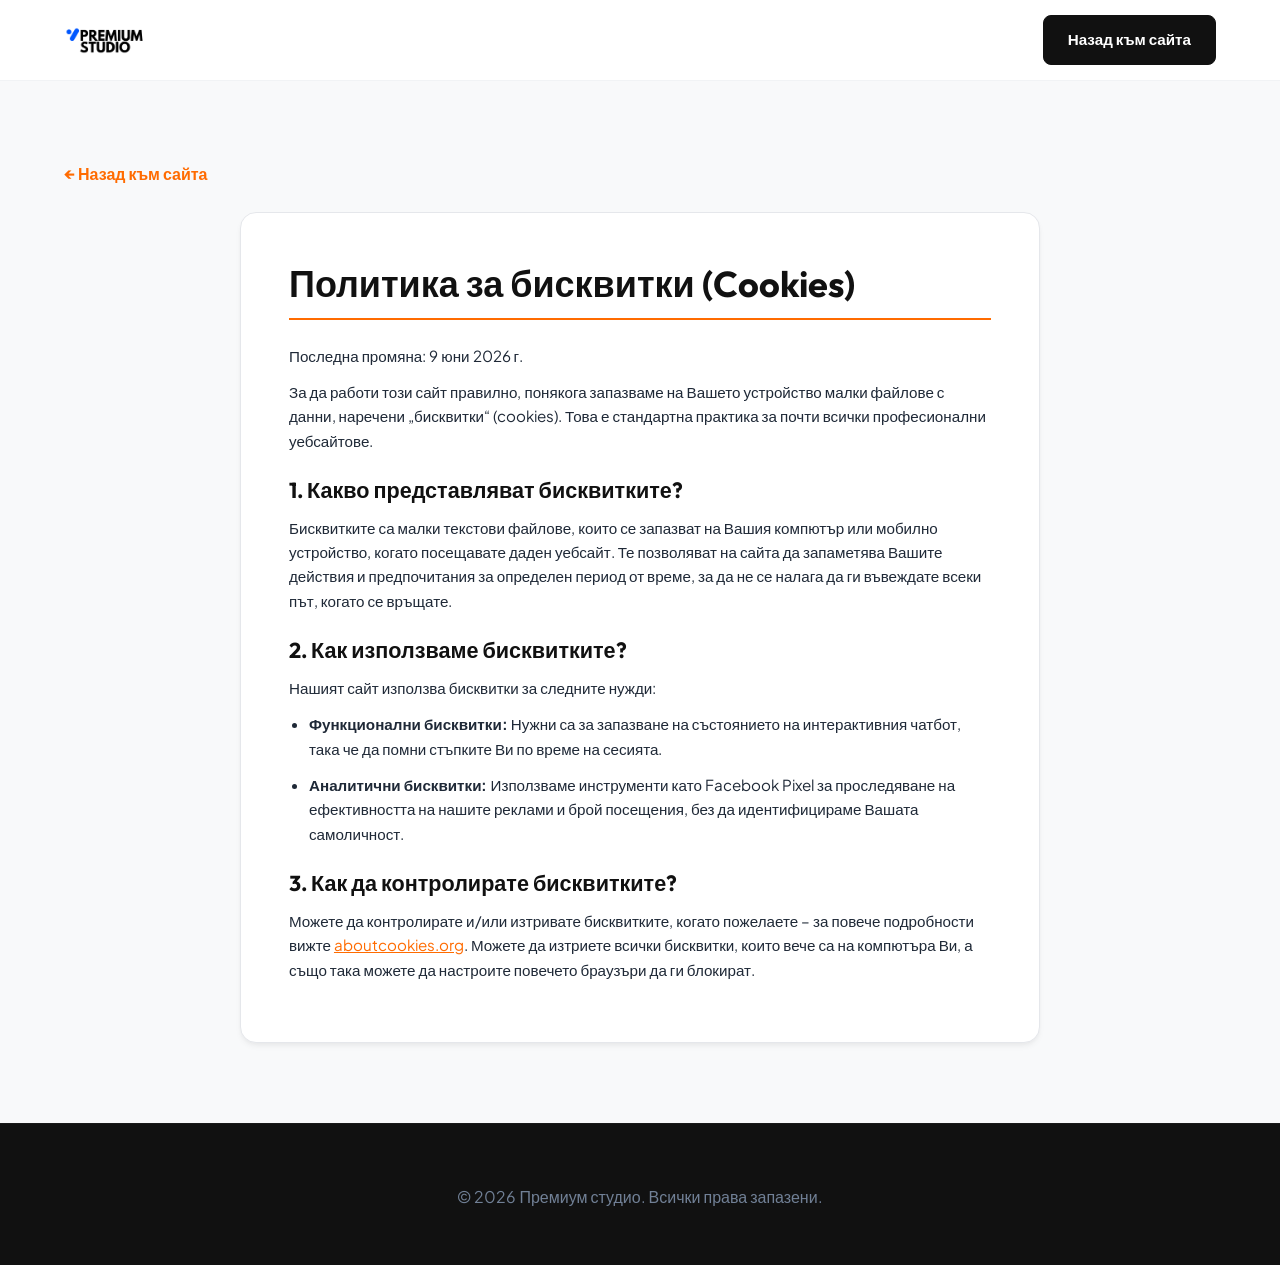
==== cookies.html @ cc98393f "Initial commit - Premium Studio Repair Offer Landing Page" ====
<!DOCTYPE html>
<html lang="bg">
<head>
    <meta charset="UTF-8">
    <meta name="viewport" content="width=device-width, initial-scale=1.0">
    <title>Политика за бисквитки | Премиум студио</title>
    <link rel="preconnect" href="https://fonts.googleapis.com">
    <link rel="preconnect" href="https://fonts.gstatic.com" crossorigin>
    <link href="https://fonts.googleapis.com/css2?family=Outfit:wght@400;600;700&family=Plus+Jakarta+Sans:wght@400;500;600&display=swap" rel="stylesheet">
    <link rel="stylesheet" href="style.css">
    <style>
        .legal-page { padding: 80px 0; background-color: var(--color-bg-secondary); }
        .legal-card { background-color: var(--color-bg-primary); border-radius: var(--border-radius-md); padding: 48px; border: 1px solid var(--color-gray-light); box-shadow: var(--box-shadow-sm); max-width: 800px; margin: 0 auto; }
        .legal-card h1 { font-size: 2.25rem; margin-bottom: 24px; border-bottom: 2px solid var(--color-orange); padding-bottom: 12px; }
        .legal-card h2 { font-size: 1.35rem; margin: 24px 0 12px 0; color: var(--color-black); }
        .legal-card p, .legal-card li { font-size: 0.95rem; color: var(--color-charcoal); line-height: 1.6; margin-bottom: 12px; }
        .legal-card ul { list-style: disc; padding-left: 20px; margin-bottom: 16px; }
        .back-link { display: inline-flex; align-items: center; gap: 8px; color: var(--color-orange); font-family: var(--font-heading); font-weight: 700; margin-bottom: 24px; }
        .back-link:hover { color: var(--color-orange-hover); }
    </style>
</head>
<body>
    <header class="main-header">
        <div class="container header-container">
            <a href="index.html" class="logo-wrapper">
                <img src="assets/logo.png" alt="Премиум студио" class="header-logo">
            </a>
            <a href="index.html" class="btn btn-secondary">Назад към сайта</a>
        </div>
    </header>

    <section class="legal-page">
        <div class="container">
            <a href="index.html" class="back-link">&larr; Назад към сайта</a>
            <div class="legal-card">
                <h1>Политика за бисквитки (Cookies)</h1>
                <p>Последна промяна: 9 юни 2026 г.</p>
                <p>За да работи този сайт правилно, понякога запазваме на Вашето устройство малки файлове с данни, наречени „бисквитки“ (cookies). Това е стандартна практика за почти всички професионални уебсайтове.</p>
                
                <h2>1. Какво представляват бисквитките?</h2>
                <p>Бисквитките са малки текстови файлове, които се запазват на Вашия компютър или мобилно устройство, когато посещавате даден уебсайт. Те позволяват на сайта да запаметява Вашите действия и предпочитания за определен период от време, за да не се налага да ги въвеждате всеки път, когато се връщате.</p>
                
                <h2>2. Как използваме бисквитките?</h2>
                <p>Нашият сайт използва бисквитки за следните нужди:</p>
                <ul>
                    <li><strong>Функционални бисквитки:</strong> Нужни са за запазване на състоянието на интерактивния чатбот, така че да помни стъпките Ви по време на сесията.</li>
                    <li><strong>Аналитични бисквитки:</strong> Използваме инструменти като Facebook Pixel за проследяване на ефективността на нашите реклами и брой посещения, без да идентифицираме Вашата самоличност.</li>
                </ul>

                <h2>3. Как да контролирате бисквитките?</h2>
                <p>Можете да контролирате и/или изтривате бисквитките, когато пожелаете – за повече подробности вижте <a href="https://aboutcookies.org" target="_blank" rel="noopener noreferrer" style="color: var(--color-orange); text-decoration: underline;">aboutcookies.org</a>. Можете да изтриете всички бисквитки, които вече са на компютъра Ви, а също така можете да настроите повечето браузъри да ги блокират.</p>
            </div>
        </div>
    </section>

    <footer class="main-footer">
        <div class="container footer-container">
            <p>&copy; 2026 Премиум студио. Всички права запазени.</p>
        </div>
    </footer>
</body>
</html>
---- style.css ----
/* CSS Stylesheet for Premium Studio Repair Offer Landing Page */

/* ==========================================
   1. Design System & Variables
   ========================================== */
:root {
    /* Color Palette */
    --color-bg-primary: #FFFFFF;
    --color-bg-secondary: #F8F9FA;
    --color-bg-tertiary: #F1F3F5;
    
    --color-orange: #FF6B00;
    --color-orange-hover: #E05E00;
    --color-orange-light: #FFF0E6;
    --color-orange-glow: rgba(255, 107, 0, 0.15);
    
    --color-black: #111111;
    --color-charcoal: #1F2937;
    --color-gray-dark: #4B5563;
    --color-gray-light: #E5E7EB;
    --color-gray-border: #D1D5DB;
    
    --color-green: #10B981;
    --color-green-light: #ECFDF5;
    --color-red: #EF4444;
    --color-red-light: #FEF2F2;
    
    /* Fonts */
    --font-heading: 'Outfit', -apple-system, BlinkMacSystemFont, "Segoe UI", Roboto, sans-serif;
    --font-body: 'Plus Jakarta Sans', -apple-system, BlinkMacSystemFont, "Segoe UI", Roboto, sans-serif;
    
    /* Layout & Spacing */
    --container-max-width: 1200px;
    --transition-fast: 0.2s ease;
    --transition-normal: 0.3s cubic-bezier(0.4, 0, 0.2, 1);
    --transition-slow: 0.5s ease;
    --border-radius-sm: 8px;
    --border-radius-md: 16px;
    --border-radius-lg: 24px;
    --box-shadow-sm: 0 4px 6px -1px rgba(0, 0, 0, 0.05), 0 2px 4px -1px rgba(0, 0, 0, 0.03);
    --box-shadow-md: 0 10px 15px -3px rgba(0, 0, 0, 0.05), 0 4px 6px -2px rgba(0, 0, 0, 0.03);
    --box-shadow-lg: 0 20px 25px -5px rgba(0, 0, 0, 0.06), 0 10px 10px -5px rgba(0, 0, 0, 0.02);
    --box-shadow-orange: 0 10px 20px -5px rgba(255, 107, 0, 0.3);
}

/* ==========================================
   2. Global Resets & Typography
   ========================================== */
*, *::before, *::after {
    box-sizing: border-box;
    margin: 0;
    padding: 0;
}

html {
    scroll-behavior: smooth;
    font-size: 16px;
}

body {
    background-color: var(--color-bg-primary);
    color: var(--color-charcoal);
    font-family: var(--font-body);
    line-height: 1.6;
    -webkit-font-smoothing: antialiased;
    overflow-x: hidden;
}

h1, h2, h3, h4, h5, h6 {
    font-family: var(--font-heading);
    color: var(--color-black);
    font-weight: 700;
    line-height: 1.25;
}

p {
    margin-bottom: 1rem;
}

a {
    color: inherit;
    text-decoration: none;
    transition: var(--transition-fast);
}

ul {
    list-style: none;
}

img, svg {
    max-width: 100%;
    display: block;
}

.container {
    width: 100%;
    max-width: var(--container-max-width);
    margin: 0 auto;
    padding: 0 24px;
}

/* ==========================================
   3. Reusable UI Components
   ========================================== */
.btn {
    display: inline-flex;
    align-items: center;
    justify-content: center;
    gap: 8px;
    font-family: var(--font-heading);
    font-weight: 600;
    font-size: 0.95rem;
    padding: 12px 24px;
    border-radius: var(--border-radius-sm);
    border: none;
    cursor: pointer;
    transition: var(--transition-normal);
}

.btn-primary {
    background-color: var(--color-orange);
    color: var(--color-bg-primary);
    box-shadow: var(--box-shadow-orange);
}

.btn-primary:hover {
    background-color: var(--color-orange-hover);
    transform: translateY(-2px);
    box-shadow: 0 12px 24px -5px rgba(255, 107, 0, 0.45);
}

.btn-primary:active {
    transform: translateY(0);
}

.btn-secondary {
    background-color: var(--color-black);
    color: var(--color-bg-primary);
    border: 1px solid var(--color-black);
}

.btn-secondary:hover {
    background-color: transparent;
    color: var(--color-black);
    transform: translateY(-2px);
}

.btn-large {
    padding: 16px 36px;
    font-size: 1.05rem;
    border-radius: var(--border-radius-sm);
}

.btn-full {
    width: 100%;
    padding: 14px;
    font-size: 1.05rem;
}

.section-badge {
    display: inline-block;
    background-color: var(--color-orange-light);
    color: var(--color-orange);
    font-family: var(--font-heading);
    font-weight: 700;
    font-size: 0.8rem;
    text-transform: uppercase;
    letter-spacing: 1px;
    padding: 6px 16px;
    border-radius: 50px;
    margin-bottom: 16px;
}

.section-badge.badge-orange {
    background-color: rgba(255, 107, 0, 0.2);
    color: #FFA366;
}

.section-badge.badge-black {
    background-color: var(--color-bg-tertiary);
    color: var(--color-black);
}

.section-title {
    font-size: 2.25rem;
    margin-bottom: 16px;
    letter-spacing: -0.5px;
}

.section-title.text-center {
    text-align: center;
}

.section-lead {
    font-size: 1.15rem;
    color: var(--color-gray-dark);
    max-width: 720px;
    margin: 0 auto 48px auto;
}

.section-lead.text-center {
    text-align: center;
}

/* ==========================================
   4. Header & Navigation
   ========================================== */
.main-header {
    background-color: rgba(255, 255, 255, 0.9);
    backdrop-filter: blur(10px);
    -webkit-backdrop-filter: blur(10px);
    position: sticky;
    top: 0;
    z-index: 100;
    border-bottom: 1px solid var(--color-bg-tertiary);
    transition: var(--transition-normal);
}

.header-container {
    height: 80px;
    display: flex;
    align-items: center;
    justify-content: space-between;
}

.logo-wrapper {
    display: flex;
    align-items: center;
}

.header-logo {
    height: 38px;
    width: auto;
    max-width: 100%;
}

.main-nav {
    display: flex;
    gap: 32px;
}

.nav-link {
    font-family: var(--font-heading);
    font-weight: 500;
    font-size: 0.95rem;
    color: var(--color-charcoal);
}

.nav-link:hover {
    color: var(--color-orange);
}

.header-actions {
    display: flex;
    align-items: center;
    gap: 24px;
}

.trust-badge {
    display: flex;
    flex-direction: column;
    align-items: flex-end;
}

.trust-badge .stars {
    color: #FBBF24;
    font-size: 0.85rem;
}

.trust-badge .badge-text {
    font-size: 0.75rem;
    color: var(--color-gray-dark);
    font-weight: 500;
}

.mobile-menu-toggle {
    display: none;
    flex-direction: column;
    justify-content: space-between;
    width: 24px;
    height: 18px;
    background: transparent;
    border: none;
    cursor: pointer;
    z-index: 150;
}

.mobile-menu-toggle span {
    width: 100%;
    height: 2px;
    background-color: var(--color-black);
    border-radius: 2px;
    transition: var(--transition-normal);
}

/* ==========================================
   5. Hero Section
   ========================================== */
.hero-section {
    padding: 80px 0 100px 0;
    background-color: var(--color-bg-secondary);
    border-bottom: 1px solid var(--color-bg-tertiary);
    overflow: hidden;
    position: relative;
}

.hero-container {
    display: grid;
    grid-template-columns: 1.1fr 0.9fr;
    gap: 64px;
    align-items: center;
}

.hero-content {
    display: flex;
    flex-direction: column;
    align-items: flex-start;
}

.tagline {
    display: inline-flex;
    align-items: center;
    gap: 8px;
    font-family: var(--font-heading);
    font-weight: 600;
    font-size: 0.85rem;
    color: var(--color-orange);
    background-color: var(--color-orange-light);
    padding: 6px 14px;
    border-radius: 50px;
    margin-bottom: 24px;
}

.pulse-dot {
    width: 8px;
    height: 8px;
    border-radius: 50%;
    background-color: var(--color-orange);
    animation: pulseGlow 1.5s infinite;
}

@keyframes pulseGlow {
    0% {
        transform: scale(0.9);
        box-shadow: 0 0 0 0 rgba(255, 107, 0, 0.7);
    }
    70% {
        transform: scale(1.1);
        box-shadow: 0 0 0 6px rgba(255, 107, 0, 0);
    }
    100% {
        transform: scale(0.9);
        box-shadow: 0 0 0 0 rgba(255, 107, 0, 0);
    }
}

.hero-title {
    font-size: 3.25rem;
    line-height: 1.15;
    margin-bottom: 20px;
    letter-spacing: -1.5px;
}

.hero-title .highlight {
    color: var(--color-orange);
    position: relative;
    display: inline-block;
}

.hero-title .highlight::after {
    content: '';
    position: absolute;
    bottom: 4px;
    left: 0;
    width: 100%;
    height: 8px;
    background-color: var(--color-orange-glow);
    z-index: -1;
}

.hero-subtitle {
    font-size: 1.15rem;
    color: var(--color-gray-dark);
    margin-bottom: 24px;
}

.hero-offer-brief {
    background-color: var(--color-bg-primary);
    border-left: 4px solid var(--color-orange);
    padding: 16px 20px;
    border-radius: 0 var(--border-radius-sm) var(--border-radius-sm) 0;
    box-shadow: var(--box-shadow-sm);
    margin-bottom: 32px;
    font-size: 0.95rem;
    color: var(--color-charcoal);
}

.hero-actions {
    display: flex;
    gap: 16px;
    margin-bottom: 48px;
}

.hero-stats {
    display: flex;
    gap: 40px;
    border-top: 1px solid var(--color-gray-light);
    padding-top: 24px;
    width: 100%;
}

.stat-item {
    display: flex;
    flex-direction: column;
}

.stat-number {
    font-family: var(--font-heading);
    font-size: 1.8rem;
    font-weight: 800;
    color: var(--color-black);
}

.stat-label {
    font-size: 0.75rem;
    color: var(--color-gray-dark);
    font-weight: 600;
    text-transform: uppercase;
}

/* Hero Visual & Image */
.hero-visual {
    position: relative;
}

.hero-image-container {
    position: relative;
    z-index: 2;
    border-radius: var(--border-radius-md);
    overflow: hidden;
    box-shadow: var(--box-shadow-lg);
    border: 1px solid var(--color-gray-light);
    transition: var(--transition-normal);
}

.hero-image-container:hover {
    transform: translateY(-4px);
    box-shadow: 0 25px 45px rgba(0, 0, 0, 0.1);
}

.hero-main-img {
    width: 100%;
    height: auto;
    object-fit: cover;
    aspect-ratio: 16 / 11;
}

.hero-image-badge {
    position: absolute;
    bottom: 20px;
    left: 20px;
    background-color: rgba(255, 255, 255, 0.9);
    backdrop-filter: blur(8px);
    -webkit-backdrop-filter: blur(8px);
    padding: 12px 20px;
    border-radius: var(--border-radius-sm);
    display: flex;
    align-items: center;
    gap: 10px;
    box-shadow: var(--box-shadow-md);
    border: 1px solid rgba(255, 255, 255, 0.6);
}

.hero-image-badge i {
    font-size: 1.2rem;
}

.hero-image-badge span {
    font-family: var(--font-heading);
    font-weight: 700;
    font-size: 0.85rem;
    color: var(--color-black);
}

.glow-bg {
    position: absolute;
    top: -20px;
    right: -20px;
    bottom: -20px;
    left: -20px;
    background: radial-gradient(circle, rgba(255,107,0,0.06) 0%, rgba(255,255,255,0) 70%);
    z-index: 1;
    pointer-events: none;
}

/* ==========================================
   6. Problem Section (The Harsh Reality)
   ========================================== */
.problem-section {
    padding: 100px 0;
    background-color: var(--color-bg-primary);
}

.comparison-grid {
    display: grid;
    grid-template-columns: repeat(2, 1fr);
    gap: 32px;
    margin-top: 48px;
}

.comparison-card {
    background-color: var(--color-bg-secondary);
    border-radius: var(--border-radius-md);
    padding: 40px;
    border: 1px solid var(--color-bg-tertiary);
    position: relative;
    overflow: hidden;
    transition: var(--transition-normal);
}

.comparison-card:hover {
    transform: translateY(-4px);
    box-shadow: var(--box-shadow-md);
}

.comparison-card.bad {
    border-top: 4px solid var(--color-gray-border);
}

.comparison-card.good {
    border-top: 4px solid var(--color-orange);
    background-color: var(--color-bg-primary);
    box-shadow: var(--box-shadow-sm);
    border-color: var(--color-orange-glow) var(--color-orange-glow) var(--color-bg-tertiary) var(--color-orange-glow);
}

.card-status {
    font-family: var(--font-heading);
    font-size: 1.15rem;
    font-weight: 700;
    margin-bottom: 24px;
    display: flex;
    align-items: center;
    gap: 8px;
}

.status-bad {
    color: var(--color-gray-dark);
}

.status-good {
    color: var(--color-orange);
}

.comparison-list {
    display: flex;
    flex-direction: column;
    gap: 16px;
}

.comparison-list li {
    display: flex;
    align-items: flex-start;
    gap: 12px;
    font-size: 0.95rem;
}

.comparison-list li span {
    line-height: 1.4;
}

.icon-bad {
    color: var(--color-red);
    font-size: 1rem;
    margin-top: 3px;
}

.icon-good {
    color: var(--color-orange);
    font-size: 1rem;
    margin-top: 3px;
}

/* ==========================================
   7. Offer Section
   ========================================== */
.offer-section {
    padding: 100px 0;
    background-color: var(--color-black);
    color: var(--color-bg-secondary);
    position: relative;
}

.text-white-section {
    color: var(--color-bg-primary);
}

.text-white-lead {
    color: var(--color-gray-border);
}

.offer-grid {
    display: grid;
    grid-template-columns: repeat(3, 1fr);
    gap: 32px;
    margin-bottom: 64px;
}

.offer-card {
    background-color: #1A1A1A;
    border: 1px solid #2A2A2A;
    border-radius: var(--border-radius-md);
    padding: 36px;
    display: flex;
    flex-direction: column;
    align-items: flex-start;
    transition: var(--transition-normal);
    position: relative;
}

.offer-card:hover {
    transform: translateY(-6px);
    border-color: #444;
    box-shadow: 0 15px 30px rgba(0,0,0,0.5);
}

.offer-card.featured {
    border: 2px solid var(--color-orange);
    background-color: #221B16;
}

.featured-badge {
    position: absolute;
    top: -12px;
    left: 24px;
    background-color: var(--color-orange);
    color: var(--color-bg-primary);
    font-family: var(--font-heading);
    font-weight: 700;
    font-size: 0.65rem;
    letter-spacing: 1px;
    padding: 4px 12px;
    border-radius: 4px;
}

.offer-icon-wrapper {
    width: 50px;
    height: 50px;
    border-radius: var(--border-radius-sm);
    background-color: rgba(255, 107, 0, 0.1);
    color: var(--color-orange);
    display: flex;
    align-items: center;
    justify-content: center;
    font-size: 1.4rem;
    margin-bottom: 24px;
}

.offer-card.featured .offer-icon-wrapper {
    background-color: var(--color-orange);
    color: var(--color-bg-primary);
}

.offer-card h3 {
    color: var(--color-bg-primary);
    font-size: 1.3rem;
    margin-bottom: 12px;
}

.offer-card p {
    color: #A0AEC0;
    font-size: 0.9rem;
    line-height: 1.5;
    margin-bottom: 24px;
    flex-grow: 1;
}

.offer-card p em {
    color: var(--color-bg-primary);
    font-style: normal;
}

.value-tag {
    font-family: var(--font-heading);
    font-weight: 600;
    font-size: 0.8rem;
    color: #718096;
}

.value-tag.text-orange {
    color: var(--color-orange);
}

/* Price Summary Panel */
.price-summary-panel {
    background-color: var(--color-bg-primary);
    border-radius: var(--border-radius-md);
    padding: 48px;
    display: flex;
    justify-content: space-between;
    align-items: center;
    box-shadow: var(--box-shadow-lg);
    border: 1px solid var(--color-gray-light);
    color: var(--color-charcoal);
    position: relative;
    z-index: 2;
}

.price-details {
    display: flex;
    flex-direction: column;
}

.price-old {
    text-decoration: line-through;
    color: var(--color-gray-dark);
    font-size: 1rem;
    font-weight: 500;
    margin-bottom: 4px;
}

.price-current-wrapper {
    display: flex;
    align-items: baseline;
    gap: 8px;
}

.price-label {
    font-family: var(--font-heading);
    font-size: 1.25rem;
    font-weight: 700;
    color: var(--color-black);
}

.price-number {
    font-family: var(--font-heading);
    font-size: 3.5rem;
    font-weight: 800;
    color: var(--color-orange);
    line-height: 1;
}

.price-period {
    font-size: 1rem;
    color: var(--color-gray-dark);
    font-weight: 500;
}

.price-cta {
    display: flex;
    flex-direction: column;
    align-items: flex-end;
    gap: 12px;
}

.cta-subtext {
    font-size: 0.75rem;
    color: var(--color-gray-dark);
    font-weight: 500;
    display: flex;
    align-items: center;
    gap: 4px;
}

/* ==========================================
   8. Facebook Ads Simulator Section
   ========================================== */
.facebook-ads-section {
    padding: 100px 0;
    background-color: var(--color-bg-secondary);
    border-bottom: 1px solid var(--color-bg-tertiary);
}

.ads-container {
    display: grid;
    grid-template-columns: repeat(2, 1fr);
    gap: 40px;
    margin-top: 48px;
}

.facebook-post {
    background-color: var(--color-bg-primary);
    border: 1px solid var(--color-gray-light);
    border-radius: 8px;
    box-shadow: var(--box-shadow-sm);
    padding: 20px;
    display: flex;
    flex-direction: column;
    transition: var(--transition-normal);
}

.facebook-post:hover {
    transform: translateY(-2px);
    box-shadow: var(--box-shadow-md);
}

.post-header {
    display: flex;
    align-items: center;
    gap: 12px;
    margin-bottom: 16px;
    position: relative;
}

.post-avatar {
    width: 40px;
    height: 40px;
    border-radius: 50%;
    object-fit: contain;
    border: 1px solid var(--color-gray-light);
}

.post-meta {
    display: flex;
    flex-direction: column;
}

.post-author-name {
    font-weight: 700;
    font-size: 0.9rem;
    color: #050505;
}

.post-time {
    font-size: 0.75rem;
    color: #65676B;
    display: flex;
    align-items: center;
    gap: 4px;
}

.post-more-btn {
    position: absolute;
    right: 0;
    top: 4px;
    color: #65676B;
    cursor: pointer;
}

.post-text {
    font-size: 0.88rem;
    color: #050505;
    margin-bottom: 14px;
    line-height: 1.45;
}

.post-media {
    position: relative;
    border-radius: 4px;
    overflow: hidden;
    border: 1px solid var(--color-bg-tertiary);
}

.post-image {
    width: 100%;
    aspect-ratio: 1.91 / 1;
    object-fit: cover;
}

.post-media-overlay-badge {
    position: absolute;
    top: 12px;
    left: 12px;
    background-color: var(--color-orange);
    color: var(--color-bg-primary);
    font-family: var(--font-heading);
    font-weight: 800;
    font-size: 0.7rem;
    padding: 4px 10px;
    border-radius: 4px;
    box-shadow: 0 4px 10px rgba(0,0,0,0.2);
}

.post-cta-bar {
    background-color: #F0F2F5;
    padding: 12px 16px;
    display: flex;
    justify-content: space-between;
    align-items: center;
    border-bottom-left-radius: 4px;
    border-bottom-right-radius: 4px;
}

.post-cta-info {
    display: flex;
    flex-direction: column;
    gap: 2px;
    max-width: 65%;
}

.post-domain {
    font-size: 0.7rem;
    color: #65676B;
    text-transform: uppercase;
}

.post-cta-title {
    font-family: var(--font-heading);
    font-weight: 700;
    font-size: 0.88rem;
    color: #050505;
    white-space: nowrap;
    overflow: hidden;
    text-overflow: ellipsis;
}

.btn-fb-cta {
    background-color: #E4E6EB;
    color: #050505;
    border: none;
    border-radius: 6px;
    padding: 8px 16px;
    font-family: var(--font-heading);
    font-weight: 600;
    font-size: 0.8rem;
    cursor: pointer;
    transition: var(--transition-fast);
    flex-shrink: 0;
}

.btn-fb-cta:hover {
    background-color: #D8DADF;
}

/* ==========================================
   9. Chatbot Demo Section
   ========================================== */
.chatbot-demo-section {
    padding: 100px 0;
    background-color: var(--color-bg-primary);
}

.chatbot-demo-grid {
    display: grid;
    grid-template-columns: 1fr 1.1fr;
    gap: 64px;
    align-items: center;
}

.chatbot-demo-info {
    display: flex;
    flex-direction: column;
    align-items: flex-start;
}

.features-list-inline {
    display: flex;
    flex-direction: column;
    gap: 16px;
    margin: 24px 0;
}

.feature-inline-item {
    display: flex;
    align-items: center;
    gap: 12px;
    font-weight: 600;
    font-size: 0.95rem;
}

.demo-arrow-hint {
    font-family: var(--font-heading);
    font-weight: 700;
    color: var(--color-orange);
    animation: bounceRight 1.5s infinite;
    font-size: 1rem;
}

@keyframes bounceRight {
    0%, 100% { transform: translateX(0); }
    50% { transform: translateX(6px); }
}

/* Chatbot Widget Simulation Style */
.chatbot-widget {
    background-color: var(--color-bg-primary);
    border-radius: var(--border-radius-md);
    box-shadow: var(--box-shadow-lg);
    border: 1px solid var(--color-gray-light);
    overflow: hidden;
    height: 480px;
    display: flex;
    flex-direction: column;
}

.chatbot-widget-header {
    background-color: var(--color-black);
    color: var(--color-bg-primary);
    padding: 16px 24px;
    display: flex;
    align-items: center;
    gap: 14px;
}

.chatbot-avatar {
    position: relative;
    width: 40px;
    height: 40px;
    background-color: #2D3748;
    color: var(--color-orange);
    border-radius: 50%;
    display: flex;
    align-items: center;
    justify-content: center;
    font-size: 1.25rem;
}

.chatbot-avatar i {
    animation: floatRobot 3s ease-in-out infinite;
}

@keyframes floatRobot {
    0%, 100% { transform: translateY(0); }
    50% { transform: translateY(-3px); }
}

.status-online {
    position: absolute;
    bottom: 0;
    right: 0;
    width: 10px;
    height: 10px;
    background-color: var(--color-green);
    border-radius: 50%;
    border: 2px solid var(--color-black);
}

.chatbot-info h4 {
    color: var(--color-bg-primary);
    font-size: 1rem;
}

.chatbot-info p {
    font-size: 0.75rem;
    color: var(--color-gray-border);
    margin: 0;
}

.chatbot-widget-body {
    flex-grow: 1;
    padding: 24px;
    overflow-y: auto;
    display: flex;
    flex-direction: column;
    gap: 16px;
    background-color: #FAFBFB;
}

.chat-message {
    display: flex;
    flex-direction: column;
    max-width: 80%;
}

.chat-message.bot {
    align-self: flex-start;
}

.chat-message.user {
    align-self: flex-end;
}

.message-bubble {
    padding: 12px 18px;
    border-radius: var(--border-radius-sm);
    font-size: 0.9rem;
    line-height: 1.4;
}

.bot .message-bubble {
    background-color: var(--color-bg-tertiary);
    color: var(--color-black);
    border-bottom-left-radius: 0;
}

.user .message-bubble {
    background-color: var(--color-orange);
    color: var(--color-bg-primary);
    border-bottom-right-radius: 0;
}

.chat-options {
    display: flex;
    flex-direction: column;
    gap: 8px;
    align-self: flex-start;
    width: 100%;
}

.chat-option-btn {
    background-color: var(--color-bg-primary);
    border: 1px solid var(--color-orange-glow);
    border-radius: var(--border-radius-sm);
    padding: 10px 16px;
    font-size: 0.85rem;
    font-family: var(--font-body);
    font-weight: 500;
    color: var(--color-orange);
    text-align: left;
    cursor: pointer;
    transition: var(--transition-fast);
    box-shadow: var(--box-shadow-sm);
}

.chat-option-btn:hover {
    background-color: var(--color-orange-light);
    border-color: var(--color-orange);
}

.chatbot-widget-footer {
    padding: 12px;
    background-color: var(--color-bg-secondary);
    border-top: 1px solid var(--color-bg-tertiary);
    text-align: center;
}

.footer-note {
    font-size: 0.75rem;
    color: var(--color-gray-dark);
    font-weight: 500;
}

/* ==========================================
   10. Why Us Section (Take-It-Or-Leave-It Box)
   ========================================== */
.why-us-section {
    padding: 100px 0;
    background-color: var(--color-bg-secondary);
}

.why-us-card {
    background-color: var(--color-bg-primary);
    border-radius: var(--border-radius-lg);
    border: 1px solid var(--color-bg-tertiary);
    padding: 56px;
    box-shadow: var(--box-shadow-md);
}

.why-us-grid {
    display: grid;
    grid-template-columns: 0.9fr 1.1fr;
    gap: 56px;
    align-items: center;
}

.why-us-founders {
    display: flex;
    flex-direction: column;
    align-items: center;
    background-color: var(--color-bg-secondary);
    border-radius: var(--border-radius-md);
    padding: 32px 24px;
    box-shadow: var(--box-shadow-sm);
    border: 1px solid var(--color-bg-tertiary);
    width: 100%;
}

.founders-images-grid {
    display: grid;
    grid-template-columns: 1fr 1fr;
    gap: 20px;
    width: 100%;
    margin-bottom: 24px;
}

.founder-photo-card {
    background-color: var(--color-bg-primary);
    border: 1px solid var(--color-gray-light);
    border-radius: var(--border-radius-sm);
    padding: 12px;
    text-align: center;
    box-shadow: var(--box-shadow-sm);
}

.founder-img {
    width: 100%;
    aspect-ratio: 3 / 4;
    object-fit: cover;
    border-radius: 4px;
    margin-bottom: 12px;
}

.founder-role {
    display: inline-block;
    font-family: var(--font-heading);
    font-weight: 700;
    font-size: 0.65rem;
    color: var(--color-orange);
    background-color: var(--color-orange-light);
    padding: 2px 8px;
    border-radius: 50px;
    margin-bottom: 6px;
    text-transform: uppercase;
}

.founder-photo-card h5 {
    font-size: 0.85rem;
    color: var(--color-black);
    margin: 0;
}

.founders-meta-box {
    text-align: center;
    border-top: 1px solid var(--color-gray-light);
    padding-top: 16px;
    width: 100%;
}

.founders-meta-box h4 {
    font-size: 1.15rem;
    color: var(--color-black);
    margin-bottom: 4px;
}

.founders-meta-box p {
    font-size: 0.8rem;
    color: var(--color-gray-dark);
    font-weight: 600;
    margin: 0;
}

.why-us-content {
    display: flex;
    flex-direction: column;
    align-items: flex-start;
}

.why-us-paragraph {
    font-size: 1.05rem;
    color: var(--color-charcoal);
    margin-bottom: 16px;
}

.take-it-or-leave-it-quote {
    border-left: 4px solid var(--color-orange);
    padding-left: 20px;
    font-style: italic;
    color: var(--color-charcoal);
    font-size: 0.95rem;
    line-height: 1.5;
    margin: 20px 0;
    background-color: var(--color-orange-light);
    padding-top: 16px;
    padding-bottom: 16px;
    padding-right: 16px;
    border-radius: 0 var(--border-radius-sm) var(--border-radius-sm) 0;
}

.why-us-cta {
    margin-top: 16px;
}

/* ==========================================
   11. Testimonials Section
   ========================================== */
.testimonials-section {
    padding: 100px 0;
    background-color: var(--color-bg-primary);
    border-top: 1px solid var(--color-bg-tertiary);
}

.testimonials-grid {
    display: grid;
    grid-template-columns: repeat(3, 1fr);
    gap: 32px;
}

.testimonial-card {
    background-color: var(--color-bg-secondary);
    border: 1px solid var(--color-bg-tertiary);
    border-radius: var(--border-radius-md);
    padding: 32px;
    box-shadow: var(--box-shadow-sm);
    display: flex;
    flex-direction: column;
    transition: var(--transition-normal);
}

.testimonial-card:hover {
    transform: translateY(-4px);
    box-shadow: var(--box-shadow-md);
}

.testimonial-rating {
    color: #FBBF24;
    font-size: 0.9rem;
    margin-bottom: 16px;
}

.testimonial-text {
    font-size: 0.9rem;
    line-height: 1.5;
    font-style: italic;
    color: var(--color-charcoal);
    flex-grow: 1;
    margin-bottom: 24px;
}

.testimonial-user {
    display: flex;
    flex-direction: column;
    border-top: 1px solid var(--color-bg-tertiary);
    padding-top: 16px;
}

.testimonial-user strong {
    font-family: var(--font-heading);
    font-size: 0.95rem;
    color: var(--color-black);
}

.testimonial-user span {
    font-size: 0.75rem;
    color: var(--color-gray-dark);
}

/* ==========================================
   12. Footer CTA Block & Footer
   ========================================== */
.footer-cta-section {
    padding: 100px 0;
    background-color: var(--color-bg-secondary);
    border-top: 1px solid var(--color-bg-tertiary);
}

.footer-cta-section h2 {
    font-size: 2.5rem;
    margin-bottom: 16px;
    letter-spacing: -1px;
}

.footer-cta-section p {
    font-size: 1.15rem;
    color: var(--color-gray-dark);
    max-width: 600px;
    margin: 0 auto 36px auto;
}

.cta-box {
    display: flex;
    flex-direction: column;
    align-items: center;
    gap: 16px;
}

.limited-spots {
    font-family: var(--font-heading);
    font-weight: 700;
    font-size: 0.9rem;
    color: var(--color-black);
}

.main-footer {
    background-color: var(--color-black);
    color: #718096;
    padding: 60px 0 40px 0;
    border-top: 1px solid #1A1A1A;
    text-align: center;
}

.footer-container {
    display: flex;
    flex-direction: column;
    align-items: center;
    gap: 20px;
}

.footer-links {
    display: flex;
    justify-content: center;
    gap: 32px;
    flex-wrap: wrap;
    margin: 10px 0;
}

.footer-links a {
    font-family: var(--font-heading);
    font-size: 0.85rem;
    font-weight: 600;
    color: #A0AEC0;
    transition: var(--transition-fast);
}

.footer-links a:hover {
    color: var(--color-orange);
}

.footer-disclaimer {
    font-style: italic;
    font-size: 0.8rem;
}

/* ==========================================
   13. Popup Contact Form Modal (Lightbox)
   ========================================== */
.modal-overlay {
    position: fixed;
    top: 0;
    left: 0;
    width: 100%;
    height: 100%;
    background-color: rgba(17, 17, 17, 0.4);
    backdrop-filter: blur(8px);
    -webkit-backdrop-filter: blur(8px);
    z-index: 200;
    display: flex;
    align-items: center;
    justify-content: center;
    opacity: 0;
    pointer-events: none;
    transition: opacity var(--transition-normal);
    padding: 24px;
}

.modal-overlay.active {
    opacity: 1;
    pointer-events: auto;
}

.modal-card {
    background-color: var(--color-bg-primary);
    border-radius: var(--border-radius-md);
    box-shadow: 0 25px 50px -12px rgba(0, 0, 0, 0.25);
    border: 1px solid var(--color-gray-light);
    width: 100%;
    max-width: 500px;
    padding: 40px;
    position: relative;
    transform: scale(0.9);
    transition: transform var(--transition-normal);
}

.modal-overlay.active .modal-card {
    transform: scale(1);
}

.modal-close-btn {
    position: absolute;
    top: 24px;
    right: 24px;
    background: transparent;
    border: none;
    font-size: 1.25rem;
    cursor: pointer;
    color: var(--color-gray-dark);
    transition: var(--transition-fast);
}

.modal-close-btn:hover {
    color: var(--color-black);
}

.modal-header {
    margin-bottom: 24px;
}

.modal-header h3 {
    font-size: 1.5rem;
    margin-bottom: 8px;
    letter-spacing: -0.5px;
}

.modal-header p {
    font-size: 0.85rem;
    color: var(--color-gray-dark);
    margin: 0;
}

.modal-form {
    display: flex;
    flex-direction: column;
    gap: 20px;
}

.form-group {
    display: flex;
    flex-direction: column;
    gap: 8px;
}

.form-group label {
    font-family: var(--font-heading);
    font-weight: 600;
    font-size: 0.85rem;
    color: var(--color-black);
}

.input-wrapper {
    position: relative;
    display: flex;
    align-items: center;
}

.input-icon {
    position: absolute;
    left: 16px;
    color: var(--color-gray-dark);
    font-size: 0.9rem;
}

.form-group input, .form-group textarea {
    width: 100%;
    background-color: var(--color-bg-secondary);
    border: 1px solid var(--color-gray-light);
    border-radius: var(--border-radius-sm);
    padding: 12px 16px;
    font-family: var(--font-body);
    font-size: 0.9rem;
    color: var(--color-black);
    transition: var(--transition-fast);
}

.form-group input {
    padding-left: 44px;
}

.form-group input:focus, .form-group textarea:focus {
    outline: none;
    border-color: var(--color-orange);
    background-color: var(--color-bg-primary);
    box-shadow: 0 0 0 4px var(--color-orange-glow);
}

.form-disclaimer {
    background-color: var(--color-orange-light);
    color: var(--color-charcoal);
    font-size: 0.75rem;
    line-height: 1.4;
    padding: 12px;
    border-radius: var(--border-radius-sm);
    display: flex;
    align-items: flex-start;
    gap: 8px;
}

.form-disclaimer i {
    margin-top: 2px;
}

/* Success Message Modal Styling */
.modal-success-state {
    display: none;
    flex-direction: column;
    align-items: center;
    text-align: center;
    padding: 20px 0;
}

.success-icon-wrapper {
    width: 64px;
    height: 64px;
    border-radius: 50%;
    background-color: var(--color-orange-light);
    color: var(--color-orange);
    display: flex;
    align-items: center;
    justify-content: center;
    font-size: 2.5rem;
    margin-bottom: 24px;
}

.modal-success-state h3 {
    font-size: 1.5rem;
    margin-bottom: 12px;
}

.modal-success-state p {
    font-size: 0.9rem;
    color: var(--color-gray-dark);
    line-height: 1.5;
    margin-bottom: 28px;
}

/* ==========================================
   14. Responsive / Mobile Styles
   ========================================== */

/* Mobile Menu Navigation Overlay */
.mobile-nav-overlay {
    position: fixed;
    top: 80px;
    left: 0;
    width: 100%;
    height: calc(100vh - 80px);
    background-color: rgba(255, 255, 255, 0.95);
    backdrop-filter: blur(10px);
    -webkit-backdrop-filter: blur(10px);
    z-index: 99;
    display: flex;
    flex-direction: column;
    padding: 40px;
    opacity: 0;
    pointer-events: none;
    transform: translateY(-10px);
    transition: opacity var(--transition-normal), transform var(--transition-normal);
    border-top: 1px solid var(--color-bg-tertiary);
}

.mobile-nav-overlay.active {
    opacity: 1;
    pointer-events: auto;
    transform: translateY(0);
}

.mobile-nav {
    display: flex;
    flex-direction: column;
    gap: 24px;
    align-items: center;
}

.mobile-nav-link {
    font-family: var(--font-heading);
    font-weight: 600;
    font-size: 1.25rem;
    color: var(--color-black);
}

.mobile-nav-link:hover {
    color: var(--color-orange);
}

.mobile-cta-btn {
    margin-top: 16px;
    width: 100%;
    max-width: 280px;
}

/* Header Hamburger Animation */
.mobile-menu-toggle.active span:nth-child(1) {
    transform: translateY(8px) rotate(45deg);
}

.mobile-menu-toggle.active span:nth-child(2) {
    opacity: 0;
}

.mobile-menu-toggle.active span:nth-child(3) {
    transform: translateY(-8px) rotate(-45deg);
}

/* Media Queries */

/* Tablet & Smaller Screens */
@media (max-width: 1024px) {
    html {
        font-size: 15px;
    }
    
    .hero-container {
        grid-template-columns: 1fr;
        gap: 48px;
    }
    
    .hero-content {
        align-items: center;
        text-align: center;
    }
    
    .hero-actions {
        justify-content: center;
        width: 100%;
    }
    
    .hero-stats {
        justify-content: center;
    }
    
    .hero-offer-brief {
        border-left: none;
        border-top: 4px solid var(--color-orange);
        border-radius: 0 0 var(--border-radius-sm) var(--border-radius-sm);
        text-align: center;
    }
    
    .hero-visual {
        max-width: 600px;
        margin: 0 auto;
        width: 100%;
    }
    
    .comparison-grid {
        grid-template-columns: 1fr;
    }
    
    .offer-grid {
        grid-template-columns: repeat(2, 1fr);
    }
    
    .ads-container {
        grid-template-columns: 1fr;
        gap: 32px;
        max-width: 550px;
        margin: 40px auto 0 auto;
    }
    
    .price-summary-panel {
        flex-direction: column;
        gap: 32px;
        text-align: center;
    }
    
    .price-cta {
        align-items: center;
        width: 100%;
    }
    
    .chatbot-demo-grid {
        grid-template-columns: 1fr;
        gap: 48px;
    }
    
    .chatbot-demo-info {
        align-items: center;
        text-align: center;
    }
    
    .why-us-grid {
        grid-template-columns: 1fr;
        gap: 40px;
    }
    
    .why-us-founders {
        max-width: 480px;
        margin: 0 auto;
        width: 100%;
    }
    
    .testimonials-grid {
        grid-template-columns: 1fr;
    }
}

/* Desktop Navigation Toggle */
@media (max-width: 868px) {
    .main-nav, .header-actions {
        display: none;
    }
    
    .mobile-menu-toggle {
        display: flex;
    }
}

/* Mobile Devices */
@media (max-width: 640px) {
    .hero-title {
        font-size: 2.5rem;
    }
    
    .hero-actions {
        flex-direction: column;
        gap: 12px;
    }
    
    .btn-large {
        width: 100%;
    }
    
    .offer-grid {
        grid-template-columns: 1fr;
    }
    
    .why-us-card {
        padding: 32px 20px;
    }
    
    .founders-images-grid {
        grid-template-columns: 1fr;
        gap: 16px;
    }
    
    .price-summary-panel {
        padding: 32px 20px;
    }
    
    .price-number {
        font-size: 2.75rem;
    }
    
    .modal-card {
        padding: 32px 20px;
    }
    
    .footer-links {
        gap: 16px;
    }
}
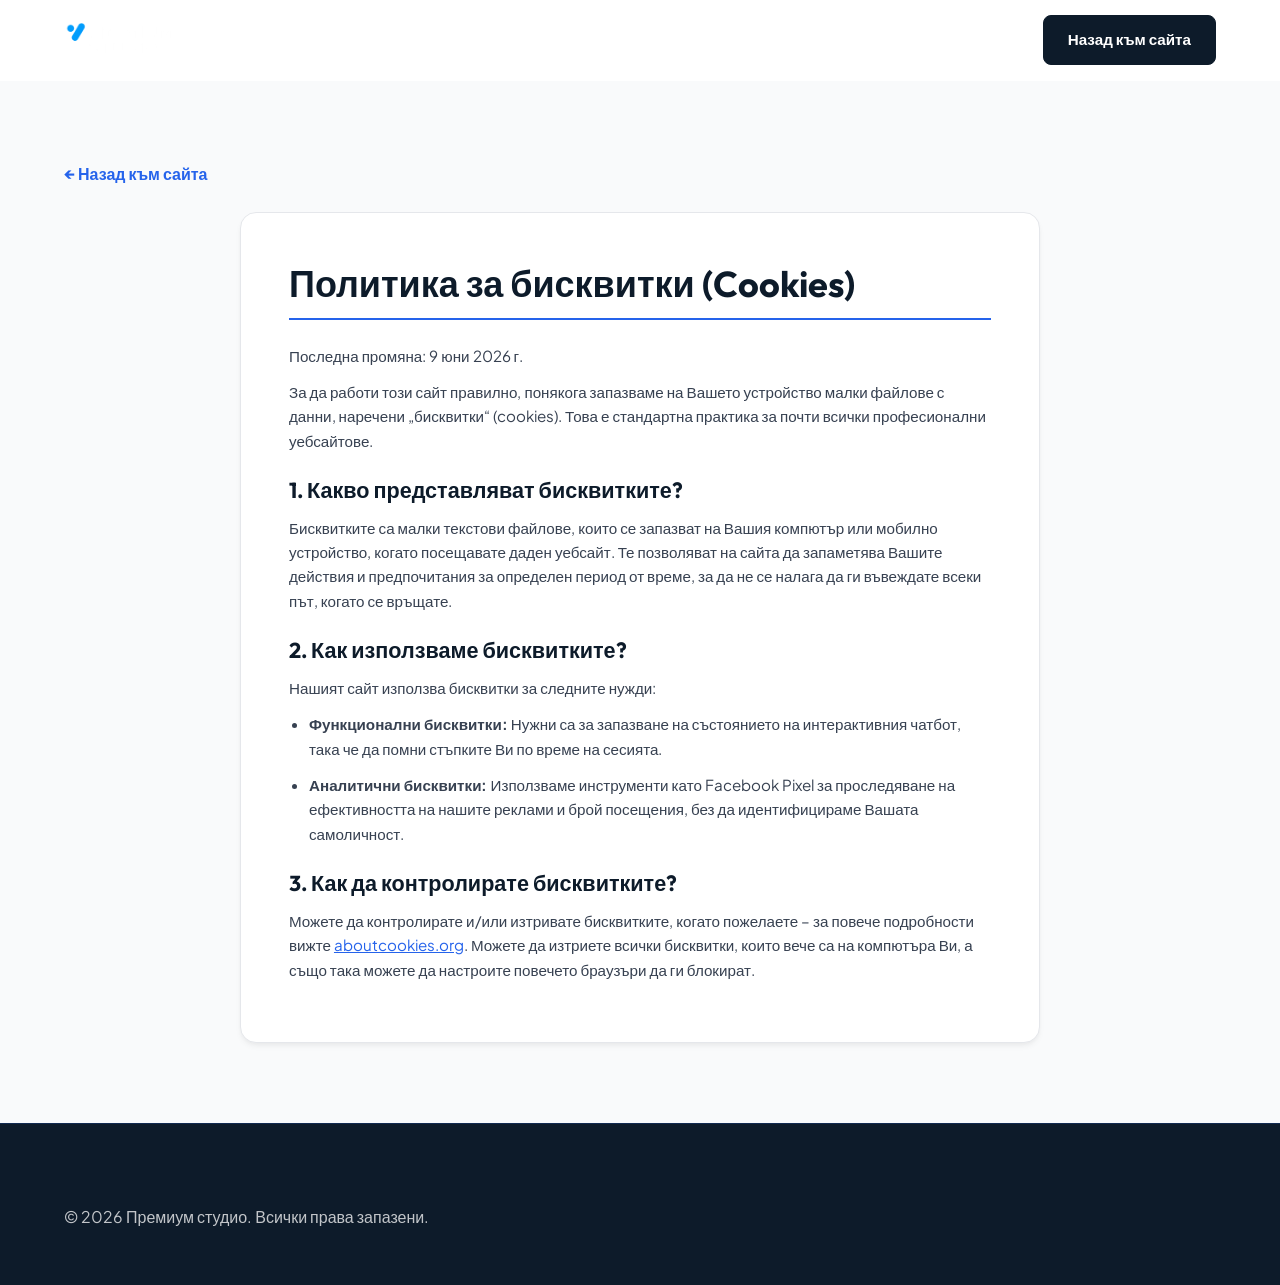
==== commit fb996ce5: "perf: convert all PNG/JPG assets to WebP, update HTML references, add explicit image sizes, defer Fo" ====
--- a/cookies.html
+++ b/cookies.html
@@ -23,7 +23,7 @@
     <header class="main-header">
         <div class="container header-container">
             <a href="index.html" class="logo-wrapper">
-                <img src="assets/logo.png" alt="Премиум студио" class="header-logo">
+                <img src="assets/logo.webp" width="162" height="54" alt="Премиум студио" class="header-logo">
             </a>
             <a href="index.html" class="btn btn-secondary">Назад към сайта</a>
         </div>
--- a/style.css
+++ b/style.css
@@ -6,16 +6,16 @@
 :root {
     /* Color Palette */
     --color-bg-primary: #FFFFFF;
-    --color-bg-secondary: #F8F9FA;
+    --color-bg-secondary: #F9FAFB;
     --color-bg-tertiary: #F1F3F5;
     
-    --color-orange: #FF6B00;
-    --color-orange-hover: #E05E00;
-    --color-orange-light: #FFF0E6;
-    --color-orange-glow: rgba(255, 107, 0, 0.15);
-    
-    --color-black: #111111;
-    --color-charcoal: #1F2937;
+    --color-orange: #2563EB;
+    --color-orange-hover: #1E40AF;
+    --color-orange-light: #EFF6FF;
+    --color-orange-glow: rgba(37, 99, 235, 0.15);
+    
+    --color-black: #0D1B2A;
+    --color-charcoal: #374151;
     --color-gray-dark: #4B5563;
     --color-gray-light: #E5E7EB;
     --color-gray-border: #D1D5DB;
@@ -24,6 +24,7 @@
     --color-green-light: #ECFDF5;
     --color-red: #EF4444;
     --color-red-light: #FEF2F2;
+    --color-white: #FFFFFF;
     
     /* Fonts */
     --font-heading: 'Outfit', -apple-system, BlinkMacSystemFont, "Segoe UI", Roboto, sans-serif;
@@ -37,10 +38,12 @@
     --border-radius-sm: 8px;
     --border-radius-md: 16px;
     --border-radius-lg: 24px;
+    
+    /* Shadows */
     --box-shadow-sm: 0 4px 6px -1px rgba(0, 0, 0, 0.05), 0 2px 4px -1px rgba(0, 0, 0, 0.03);
     --box-shadow-md: 0 10px 15px -3px rgba(0, 0, 0, 0.05), 0 4px 6px -2px rgba(0, 0, 0, 0.03);
     --box-shadow-lg: 0 20px 25px -5px rgba(0, 0, 0, 0.06), 0 10px 10px -5px rgba(0, 0, 0, 0.02);
-    --box-shadow-orange: 0 10px 20px -5px rgba(255, 107, 0, 0.3);
+    --box-shadow-orange: 0 10px 20px -5px rgba(37, 99, 235, 0.3);
 }
 
 /* ==========================================
@@ -55,6 +58,7 @@
 html {
     scroll-behavior: smooth;
     font-size: 16px;
+    overflow-x: hidden;
 }
 
 body {
@@ -64,6 +68,7 @@
     line-height: 1.6;
     -webkit-font-smoothing: antialiased;
     overflow-x: hidden;
+    width: 100%;
 }
 
 h1, h2, h3, h4, h5, h6 {
@@ -75,6 +80,10 @@
 
 p {
     margin-bottom: 1rem;
+}
+
+.text-center {
+    text-align: center;
 }
 
 a {
@@ -119,14 +128,14 @@
 
 .btn-primary {
     background-color: var(--color-orange);
-    color: var(--color-bg-primary);
+    color: #FFFFFF;
     box-shadow: var(--box-shadow-orange);
 }
 
 .btn-primary:hover {
     background-color: var(--color-orange-hover);
     transform: translateY(-2px);
-    box-shadow: 0 12px 24px -5px rgba(255, 107, 0, 0.45);
+    box-shadow: 0 12px 24px -5px rgba(37, 99, 235, 0.45);
 }
 
 .btn-primary:active {
@@ -159,8 +168,8 @@
 
 .section-badge {
     display: inline-block;
-    background-color: var(--color-orange-light);
-    color: var(--color-orange);
+    background-color: var(--color-orange);
+    color: #FFFFFF;
     font-family: var(--font-heading);
     font-weight: 700;
     font-size: 0.8rem;
@@ -169,11 +178,14 @@
     padding: 6px 16px;
     border-radius: 50px;
     margin-bottom: 16px;
+}.section-badge.badge-large {
+    font-size: 0.95rem;
+    padding: 8px 20px;
 }
 
 .section-badge.badge-orange {
-    background-color: rgba(255, 107, 0, 0.2);
-    color: #FFA366;
+    background-color: var(--color-orange);
+    color: #FFFFFF;
 }
 
 .section-badge.badge-black {
@@ -206,14 +218,22 @@
    4. Header & Navigation
    ========================================== */
 .main-header {
-    background-color: rgba(255, 255, 255, 0.9);
-    backdrop-filter: blur(10px);
-    -webkit-backdrop-filter: blur(10px);
+    background-color: transparent;
+    backdrop-filter: none;
+    -webkit-backdrop-filter: none;
     position: sticky;
     top: 0;
     z-index: 100;
-    border-bottom: 1px solid var(--color-bg-tertiary);
-    transition: var(--transition-normal);
+    border-bottom: 1px solid rgba(37, 99, 235, 0);
+    transition: background-color 0.3s ease, backdrop-filter 0.3s ease, border-color 0.3s ease;
+}
+
+.main-header.scrolled,
+.main-header.menu-open {
+    background-color: rgba(13, 27, 42, 0.95);
+    backdrop-filter: blur(10px);
+    -webkit-backdrop-filter: blur(10px);
+    border-bottom: 1px solid rgba(37, 99, 235, 0.25);
 }
 
 .header-container {
@@ -229,21 +249,22 @@
 }
 
 .header-logo {
-    height: 38px;
+    height: 54px;
     width: auto;
     max-width: 100%;
 }
 
 .main-nav {
     display: flex;
-    gap: 32px;
+    gap: 24px;
 }
 
 .nav-link {
     font-family: var(--font-heading);
     font-weight: 500;
     font-size: 0.95rem;
-    color: var(--color-charcoal);
+    color: #FFFFFF;
+    white-space: nowrap;
 }
 
 .nav-link:hover {
@@ -253,7 +274,13 @@
 .header-actions {
     display: flex;
     align-items: center;
-    gap: 24px;
+    gap: 16px;
+}
+
+.stars-3d {
+    display: inline-block;
+    vertical-align: middle;
+    object-fit: contain;
 }
 
 .trust-badge {
@@ -262,15 +289,17 @@
     align-items: flex-end;
 }
 
-.trust-badge .stars {
-    color: #FBBF24;
-    font-size: 0.85rem;
+.trust-badge .header-stars {
+    width: 76px;
+    height: 19px;
+    margin-bottom: 2px;
 }
 
 .trust-badge .badge-text {
     font-size: 0.75rem;
     color: var(--color-gray-dark);
     font-weight: 500;
+    white-space: nowrap;
 }
 
 .mobile-menu-toggle {
@@ -288,7 +317,7 @@
 .mobile-menu-toggle span {
     width: 100%;
     height: 2px;
-    background-color: var(--color-black);
+    background-color: #FFFFFF;
     border-radius: 2px;
     transition: var(--transition-normal);
 }
@@ -297,24 +326,30 @@
    5. Hero Section
    ========================================== */
 .hero-section {
-    padding: 80px 0 100px 0;
-    background-color: var(--color-bg-secondary);
-    border-bottom: 1px solid var(--color-bg-tertiary);
+    padding: 120px 0 100px 0;
+    margin-top: -80px;
+    background: linear-gradient(to bottom, #0066ff 0%, #060e1a 35%, #060e1a 65%, #0066ff 92%, #ffffff 100%);
+    border-bottom: none;
     overflow: hidden;
     position: relative;
+    color: rgba(255, 255, 255, 0.75);
 }
 
 .hero-container {
-    display: grid;
-    grid-template-columns: 1.1fr 0.9fr;
-    gap: 64px;
-    align-items: center;
+    display: flex;
+    justify-content: center;
+    align-items: center;
+    max-width: 900px;
+    margin: 0 auto;
+    text-align: center;
 }
 
 .hero-content {
     display: flex;
     flex-direction: column;
-    align-items: flex-start;
+    align-items: center;
+    text-align: center;
+    width: 100%;
 }
 
 .tagline {
@@ -342,15 +377,15 @@
 @keyframes pulseGlow {
     0% {
         transform: scale(0.9);
-        box-shadow: 0 0 0 0 rgba(255, 107, 0, 0.7);
+        box-shadow: 0 0 0 0 rgba(37, 99, 235, 0.7);
     }
     70% {
         transform: scale(1.1);
-        box-shadow: 0 0 0 6px rgba(255, 107, 0, 0);
+        box-shadow: 0 0 0 6px rgba(37, 99, 235, 0);
     }
     100% {
         transform: scale(0.9);
-        box-shadow: 0 0 0 0 rgba(255, 107, 0, 0);
+        box-shadow: 0 0 0 0 rgba(37, 99, 235, 0);
     }
 }
 
@@ -359,6 +394,7 @@
     line-height: 1.15;
     margin-bottom: 20px;
     letter-spacing: -1.5px;
+    color: #FFFFFF;
 }
 
 .hero-title .highlight {
@@ -380,7 +416,7 @@
 
 .hero-subtitle {
     font-size: 1.15rem;
-    color: var(--color-gray-dark);
+    color: rgba(255, 255, 255, 0.75);
     margin-bottom: 24px;
 }
 
@@ -401,14 +437,69 @@
     margin-bottom: 48px;
 }
 
+
+
 .hero-stats {
     display: flex;
-    gap: 40px;
-    border-top: 1px solid var(--color-gray-light);
+    justify-content: center;
+    gap: 48px;
+    border-top: 1px solid rgba(37, 99, 235, 0.2);
     padding-top: 24px;
     width: 100%;
 }
 
+/* Hero Trust Row */
+.hero-trust-row {
+    display: flex;
+    align-items: center;
+    justify-content: center;
+    gap: 16px;
+    margin-bottom: 28px;
+}
+
+.hero-trust-avatars {
+    display: flex;
+    align-items: center;
+}
+
+.hero-trust-avatars img {
+    width: 42px;
+    height: 42px;
+    border-radius: 50%;
+    border: 2px solid var(--color-orange);
+    margin-left: -12px;
+    object-fit: cover;
+    transition: var(--transition-normal);
+}
+
+.hero-trust-avatars img:first-child {
+    margin-left: 0;
+}
+
+.hero-trust-avatars img:hover {
+    transform: translateY(-2px);
+    z-index: 5;
+}
+
+.hero-trust-text-wrapper {
+    display: flex;
+    flex-direction: column;
+    align-items: flex-start;
+    text-align: left;
+}
+
+.hero-trust-text-wrapper .hero-stars {
+    width: 92px;
+    height: 23px;
+    margin-bottom: 4px;
+}
+
+.hero-trust-text {
+    font-size: 0.9rem;
+    font-weight: 600;
+    color: #FFFFFF;
+}
+
 .stat-item {
     display: flex;
     flex-direction: column;
@@ -418,12 +509,12 @@
     font-family: var(--font-heading);
     font-size: 1.8rem;
     font-weight: 800;
-    color: var(--color-black);
+    color: #FFFFFF;
 }
 
 .stat-label {
     font-size: 0.75rem;
-    color: var(--color-gray-dark);
+    color: #FFFFFF;
     font-weight: 600;
     text-transform: uppercase;
 }
@@ -528,10 +619,9 @@
 }
 
 .comparison-card.good {
-    border-top: 4px solid var(--color-orange);
+    border: 3px solid var(--color-orange);
     background-color: var(--color-bg-primary);
-    box-shadow: var(--box-shadow-sm);
-    border-color: var(--color-orange-glow) var(--color-orange-glow) var(--color-bg-tertiary) var(--color-orange-glow);
+    box-shadow: 0 10px 30px rgba(255, 107, 0, 0.25);
 }
 
 .card-status {
@@ -549,7 +639,7 @@
 }
 
 .status-good {
-    color: var(--color-orange);
+    color: var(--color-green);
 }
 
 .comparison-list {
@@ -576,7 +666,7 @@
 }
 
 .icon-good {
-    color: var(--color-orange);
+    color: var(--color-green);
     font-size: 1rem;
     margin-top: 3px;
 }
@@ -585,10 +675,14 @@
    7. Offer Section
    ========================================== */
 .offer-section {
-    padding: 100px 0;
-    background-color: var(--color-black);
-    color: var(--color-bg-secondary);
+    padding: 35px 0 80px 0;
+    background: linear-gradient(to bottom, #ffffff 0%, #0066ff 15%, #060e1a 35%, #060e1a 65%, #0066ff 85%, var(--color-bg-secondary) 100%);
+    color: rgba(255, 255, 255, 0.75);
     position: relative;
+}
+
+.offer-section .section-title {
+    color: var(--color-bg-primary);
 }
 
 .text-white-section {
@@ -607,8 +701,8 @@
 }
 
 .offer-card {
-    background-color: #1A1A1A;
-    border: 1px solid #2A2A2A;
+    background-color: #0D1B2A;
+    border: 1px solid rgba(37, 99, 235, 0.25);
     border-radius: var(--border-radius-md);
     padding: 36px;
     display: flex;
@@ -620,13 +714,13 @@
 
 .offer-card:hover {
     transform: translateY(-6px);
-    border-color: #444;
+    border-color: rgba(37, 99, 235, 0.4);
     box-shadow: 0 15px 30px rgba(0,0,0,0.5);
 }
 
 .offer-card.featured {
-    border: 2px solid var(--color-orange);
-    background-color: #221B16;
+    border: 2.5px solid var(--color-orange);
+    background-color: #0D1B2A;
 }
 
 .featured-badge {
@@ -644,21 +738,50 @@
 }
 
 .offer-icon-wrapper {
-    width: 50px;
-    height: 50px;
-    border-radius: var(--border-radius-sm);
-    background-color: rgba(255, 107, 0, 0.1);
-    color: var(--color-orange);
+    width: 65px;
+    height: 65px;
     display: flex;
     align-items: center;
     justify-content: center;
-    font-size: 1.4rem;
     margin-bottom: 24px;
 }
 
-.offer-card.featured .offer-icon-wrapper {
-    background-color: var(--color-orange);
-    color: var(--color-bg-primary);
+.offer-icon-img {
+    width: 65px;
+    height: 65px;
+    object-fit: contain;
+}
+
+.checkmark-img-title {
+    width: 48px;
+    height: 48px;
+    flex-shrink: 0;
+}
+
+.checkmark-img-list {
+    width: 40px;
+    height: 40px;
+    margin-top: 2px;
+    flex-shrink: 0;
+}
+
+.crossmark-img-title {
+    width: 48px;
+    height: 48px;
+    flex-shrink: 0;
+}
+
+.crossmark-img-list {
+    width: 40px;
+    height: 40px;
+    margin-top: 2px;
+    flex-shrink: 0;
+}
+
+.chatbot-demo-img {
+    width: 40px;
+    height: 40px;
+    flex-shrink: 0;
 }
 
 .offer-card h3 {
@@ -668,7 +791,7 @@
 }
 
 .offer-card p {
-    color: #A0AEC0;
+    color: rgba(255, 255, 255, 0.75);
     font-size: 0.9rem;
     line-height: 1.5;
     margin-bottom: 24px;
@@ -787,6 +910,7 @@
     display: flex;
     flex-direction: column;
     transition: var(--transition-normal);
+    min-width: 0; /* Prevent CSS Grid blowout on mobile */
 }
 
 .facebook-post:hover {
@@ -818,7 +942,7 @@
 .post-author-name {
     font-weight: 700;
     font-size: 0.9rem;
-    color: #050505;
+    color: #000000;
 }
 
 .post-time {
@@ -857,6 +981,10 @@
     object-fit: cover;
 }
 
+.solar-post-image {
+    object-position: left center;
+}
+
 .post-media-overlay-badge {
     position: absolute;
     top: 12px;
@@ -886,6 +1014,33 @@
     flex-direction: column;
     gap: 2px;
     max-width: 65%;
+    min-width: 0; /* Fix flex child layout blowout */
+}
+
+@media (max-width: 480px) {
+    .facebook-post {
+        padding: 12px;
+    }
+    .post-cta-bar {
+        padding: 8px 10px;
+        flex-direction: column;
+        gap: 10px;
+        align-items: stretch;
+    }
+    .post-cta-info {
+        max-width: 100% !important;
+        align-items: center;
+        text-align: center;
+    }
+    .btn-fb-cta {
+        width: 100%;
+        text-align: center;
+        padding: 8px;
+        font-size: 0.75rem;
+    }
+    .post-cta-title {
+        font-size: 0.8rem;
+    }
 }
 
 .post-domain {
@@ -964,11 +1119,25 @@
     color: var(--color-orange);
     animation: bounceRight 1.5s infinite;
     font-size: 1rem;
+    display: inline-block;
+}
+
+.demo-arrow-hint .arrow-desktop {
+    display: inline;
+}
+
+.demo-arrow-hint .arrow-mobile {
+    display: none;
 }
 
 @keyframes bounceRight {
     0%, 100% { transform: translateX(0); }
     50% { transform: translateX(6px); }
+}
+
+@keyframes bounceDown {
+    0%, 100% { transform: translateY(0); }
+    50% { transform: translateY(6px); }
 }
 
 /* Chatbot Widget Simulation Style */
@@ -996,13 +1165,20 @@
     position: relative;
     width: 40px;
     height: 40px;
-    background-color: #2D3748;
+    background-color: transparent;
     color: var(--color-orange);
     border-radius: 50%;
     display: flex;
     align-items: center;
     justify-content: center;
     font-size: 1.25rem;
+}
+
+.chatbot-avatar-img {
+    width: 100%;
+    height: 100%;
+    object-fit: cover;
+    border-radius: 50%;
 }
 
 .chatbot-avatar i {
@@ -1123,112 +1299,129 @@
 /* ==========================================
    10. Why Us Section (Take-It-Or-Leave-It Box)
    ========================================== */
-.why-us-section {
+.team-section {
     padding: 100px 0;
     background-color: var(--color-bg-secondary);
 }
 
-.why-us-card {
+.team-section-header {
+    margin-bottom: 56px;
+    max-width: 800px;
+    margin-left: auto;
+    margin-right: auto;
+}
+
+.team-section-badge {
+    display: inline-block;
+    color: #3182CE;
+    font-family: var(--font-heading);
+    font-weight: 700;
+    font-size: 0.8rem;
+    letter-spacing: 1.5px;
+    margin-bottom: 12px;
+    text-transform: uppercase;
+}
+
+.team-section-title {
+    font-size: 2.75rem;
+    margin-bottom: 20px;
+    color: var(--color-black);
+    letter-spacing: -1px;
+}
+
+.team-section-lead {
+    font-size: 1.15rem;
+    color: var(--color-gray-dark);
+    line-height: 1.6;
+}
+
+.team-cards-grid {
+    display: grid;
+    grid-template-columns: repeat(2, 1fr);
+    gap: 40px;
+    margin-bottom: 64px;
+}
+
+.team-card {
     background-color: var(--color-bg-primary);
     border-radius: var(--border-radius-lg);
-    border: 1px solid var(--color-bg-tertiary);
-    padding: 56px;
+    border: 1px solid var(--color-gray-light);
+    padding: 32px;
+    box-shadow: var(--box-shadow-sm);
+    display: flex;
+    flex-direction: column;
+    align-items: center;
+    transition: var(--transition-normal);
+}
+
+.team-card:hover {
+    transform: translateY(-4px);
     box-shadow: var(--box-shadow-md);
-}
-
-.why-us-grid {
-    display: grid;
-    grid-template-columns: 0.9fr 1.1fr;
-    gap: 56px;
-    align-items: center;
-}
-
-.why-us-founders {
-    display: flex;
-    flex-direction: column;
-    align-items: center;
-    background-color: var(--color-bg-secondary);
+    border-color: var(--color-gray-border);
+}
+
+.team-card-image-wrapper {
+    width: 100%;
+    max-width: 320px;
+    margin-bottom: 24px;
     border-radius: var(--border-radius-md);
-    padding: 32px 24px;
+    overflow: hidden;
     box-shadow: var(--box-shadow-sm);
-    border: 1px solid var(--color-bg-tertiary);
+}
+
+.team-card-img {
     width: 100%;
-}
-
-.founders-images-grid {
-    display: grid;
-    grid-template-columns: 1fr 1fr;
-    gap: 20px;
-    width: 100%;
-    margin-bottom: 24px;
-}
-
-.founder-photo-card {
-    background-color: var(--color-bg-primary);
-    border: 1px solid var(--color-gray-light);
-    border-radius: var(--border-radius-sm);
-    padding: 12px;
-    text-align: center;
-    box-shadow: var(--box-shadow-sm);
-}
-
-.founder-img {
-    width: 100%;
+    height: auto;
     aspect-ratio: 3 / 4;
     object-fit: cover;
-    border-radius: 4px;
+    display: block;
+}
+
+.team-card-info {
+    display: flex;
+    flex-direction: column;
+    align-items: center;
+    text-align: center;
+}
+
+.team-card-tag {
+    display: inline-block;
+    font-family: var(--font-heading);
+    font-weight: 700;
+    font-size: 0.75rem;
+    letter-spacing: 1px;
+    padding: 6px 16px;
+    border-radius: 50px;
+    margin-bottom: 16px;
+    text-transform: uppercase;
+}
+
+.team-card-tag.tag-code {
+    background-color: #EBF8FF;
+    color: #2B6CB0;
+}
+
+.team-card-tag.tag-marketing {
+    background-color: #EBF8FF;
+    color: #2B6CB0;
+}
+
+.team-card-name {
+    font-size: 1.75rem;
+    font-weight: 800;
+    color: var(--color-black);
     margin-bottom: 12px;
 }
 
-.founder-role {
-    display: inline-block;
-    font-family: var(--font-heading);
-    font-weight: 700;
-    font-size: 0.65rem;
-    color: var(--color-orange);
-    background-color: var(--color-orange-light);
-    padding: 2px 8px;
-    border-radius: 50px;
-    margin-bottom: 6px;
-    text-transform: uppercase;
-}
-
-.founder-photo-card h5 {
-    font-size: 0.85rem;
-    color: var(--color-black);
-    margin: 0;
-}
-
-.founders-meta-box {
-    text-align: center;
-    border-top: 1px solid var(--color-gray-light);
-    padding-top: 16px;
-    width: 100%;
-}
-
-.founders-meta-box h4 {
-    font-size: 1.15rem;
-    color: var(--color-black);
-    margin-bottom: 4px;
-}
-
-.founders-meta-box p {
-    font-size: 0.8rem;
+.team-card-desc {
+    font-size: 0.95rem;
     color: var(--color-gray-dark);
-    font-weight: 600;
-    margin: 0;
-}
-
-.why-us-content {
-    display: flex;
-    flex-direction: column;
-    align-items: flex-start;
-}
-
-.why-us-paragraph {
-    font-size: 1.05rem;
-    color: var(--color-charcoal);
-    margin-bottom: 16px;
+    line-height: 1.6;
+}
+
+.team-cta {
+    max-width: 800px;
+    margin: 0 auto;
 }
 
 .take-it-or-leave-it-quote {
@@ -1246,10 +1439,6 @@
     border-radius: 0 var(--border-radius-sm) var(--border-radius-sm) 0;
 }
 
-.why-us-cta {
-    margin-top: 16px;
-}
-
 /* ==========================================
    11. Testimonials Section
    ========================================== */
@@ -1282,9 +1471,14 @@
 }
 
 .testimonial-rating {
-    color: #FBBF24;
-    font-size: 0.9rem;
     margin-bottom: 16px;
+    line-height: 1;
+}
+
+.testimonial-rating .testimonial-stars {
+    width: 92px;
+    height: 23px;
+    display: block;
 }
 
 .testimonial-text {
@@ -1315,23 +1509,116 @@
 }
 
 /* ==========================================
+   12. FAQ Section
+   ========================================== */
+.faq-section {
+    padding: 100px 0;
+    background-color: var(--color-bg-primary);
+    border-top: 1px solid var(--color-bg-tertiary);
+}
+
+.faq-accordion {
+    max-width: 800px;
+    margin: 40px auto 0 auto;
+    display: flex;
+    flex-direction: column;
+    gap: 16px;
+}
+
+.faq-item {
+    background-color: var(--color-white);
+    border: 1px solid var(--color-gray-border);
+    border-radius: var(--border-radius-sm);
+    overflow: hidden;
+    box-shadow: var(--box-shadow-sm);
+    transition: var(--transition-normal);
+}
+
+.faq-item:hover {
+    border-color: var(--color-orange);
+    box-shadow: var(--box-shadow-md);
+}
+
+.faq-question {
+    padding: 24px 28px;
+    display: flex;
+    justify-content: space-between;
+    align-items: center;
+    cursor: pointer;
+    font-family: var(--font-heading);
+    font-weight: 700;
+    font-size: 1.1rem;
+    color: var(--color-black);
+    transition: var(--transition-fast);
+    user-select: none;
+}
+
+.faq-question i {
+    font-size: 0.9rem;
+    color: var(--color-gray-dark);
+    transition: transform var(--transition-normal);
+}
+
+.faq-item:hover .faq-question {
+    color: var(--color-orange);
+}
+
+.faq-answer {
+    max-height: 0;
+    overflow: hidden;
+    transition: max-height 0.35s ease-out, padding 0.35s ease-out;
+    padding: 0 28px;
+    border-top: 1px solid transparent;
+}
+
+.faq-answer p {
+    font-size: 0.95rem;
+    line-height: 1.6;
+    color: var(--color-gray-dark);
+    margin-bottom: 24px;
+}
+
+/* Active state for accordion */
+.faq-item.active {
+    border-color: var(--color-orange);
+    box-shadow: var(--box-shadow-md);
+}
+
+.faq-item.active .faq-question {
+    color: var(--color-orange);
+    border-bottom: 1px solid var(--color-gray-border);
+}
+
+.faq-item.active .faq-question i {
+    transform: rotate(180deg);
+    color: var(--color-orange);
+}
+
+.faq-item.active .faq-answer {
+    max-height: 500px;
+    padding-top: 24px;
+    border-top-color: var(--color-gray-border);
+}
+
+/* ==========================================
    12. Footer CTA Block & Footer
    ========================================== */
 .footer-cta-section {
     padding: 100px 0;
-    background-color: var(--color-bg-secondary);
-    border-top: 1px solid var(--color-bg-tertiary);
+    background-color: #0D1B2A;
+    border-top: 1px solid rgba(37, 99, 235, 0.2);
 }
 
 .footer-cta-section h2 {
     font-size: 2.5rem;
     margin-bottom: 16px;
     letter-spacing: -1px;
+    color: #FFFFFF;
 }
 
 .footer-cta-section p {
     font-size: 1.15rem;
-    color: var(--color-gray-dark);
+    color: rgba(255, 255, 255, 0.75);
     max-width: 600px;
     margin: 0 auto 36px auto;
 }
@@ -1347,47 +1634,98 @@
     font-family: var(--font-heading);
     font-weight: 700;
     font-size: 0.9rem;
-    color: var(--color-black);
+    color: #FFFFFF;
 }
 
 .main-footer {
     background-color: var(--color-black);
-    color: #718096;
-    padding: 60px 0 40px 0;
-    border-top: 1px solid #1A1A1A;
-    text-align: center;
+    color: rgba(255, 255, 255, 0.75);
+    padding: 80px 0 40px 0;
+    border-top: 1px solid rgba(37, 99, 235, 0.2);
 }
 
 .footer-container {
     display: flex;
     flex-direction: column;
-    align-items: center;
-    gap: 20px;
+    gap: 0;
+}
+
+.footer-brand-logo {
+    font-family: var(--font-heading);
+    font-size: 4rem;
+    font-weight: 800;
+    line-height: 0.85;
+    text-transform: lowercase;
+    text-align: left;
+    letter-spacing: -2px;
+    margin-bottom: 10px;
+}
+
+.footer-brand-logo .brand-top {
+    color: #FFFFFF;
+}
+
+.footer-brand-logo .brand-bottom {
+    color: var(--color-orange);
+}
+
+.footer-divider {
+    width: 100%;
+    height: 1px;
+    background-color: rgba(37, 99, 235, 0.2);
+    margin: 30px 0;
+}
+
+.footer-bottom-row {
+    width: 100%;
+    display: flex;
+    justify-content: space-between;
+    align-items: center;
+    flex-wrap: wrap;
+    gap: 24px;
+}
+
+.footer-copyrights {
+    text-align: left;
+    font-size: 0.85rem;
+    color: rgba(255, 255, 255, 0.75);
+}
+
+.footer-copyrights p {
+    margin: 0 0 6px 0;
+}
+
+.footer-copyrights p:last-child {
+    margin: 0;
+}
+
+.footer-copyrights strong {
+    color: #FFFFFF;
+    font-weight: 700;
+}
+
+.footer-sub-copyright {
+    color: rgba(255, 255, 255, 0.5);
+    font-size: 0.8rem;
 }
 
 .footer-links {
     display: flex;
-    justify-content: center;
+    justify-content: flex-end;
     gap: 32px;
     flex-wrap: wrap;
-    margin: 10px 0;
 }
 
 .footer-links a {
     font-family: var(--font-heading);
     font-size: 0.85rem;
     font-weight: 600;
-    color: #A0AEC0;
+    color: rgba(255, 255, 255, 0.75);
     transition: var(--transition-fast);
 }
 
 .footer-links a:hover {
     color: var(--color-orange);
-}
-
-.footer-disclaimer {
-    font-style: italic;
-    font-size: 0.8rem;
 }
 
 /* ==========================================
@@ -1582,7 +1920,7 @@
     left: 0;
     width: 100%;
     height: calc(100vh - 80px);
-    background-color: rgba(255, 255, 255, 0.95);
+    background-color: rgba(13, 27, 42, 0.98);
     backdrop-filter: blur(10px);
     -webkit-backdrop-filter: blur(10px);
     z-index: 99;
@@ -1593,7 +1931,7 @@
     pointer-events: none;
     transform: translateY(-10px);
     transition: opacity var(--transition-normal), transform var(--transition-normal);
-    border-top: 1px solid var(--color-bg-tertiary);
+    border-top: 1px solid rgba(37, 99, 235, 0.25);
 }
 
 .mobile-nav-overlay.active {
@@ -1613,7 +1951,7 @@
     font-family: var(--font-heading);
     font-weight: 600;
     font-size: 1.25rem;
-    color: var(--color-black);
+    color: #FFFFFF;
 }
 
 .mobile-nav-link:hover {
@@ -1712,22 +2050,40 @@
     
     .chatbot-demo-info {
         align-items: center;
-        text-align: center;
-    }
-    
-    .why-us-grid {
+    }
+    
+    .demo-arrow-hint {
+        animation: bounceDown 1.5s infinite;
+    }
+
+    .demo-arrow-hint .arrow-desktop {
+        display: none;
+    }
+
+    .demo-arrow-hint .arrow-mobile {
+        display: inline;
+    }
+    
+    .team-cards-grid {
         grid-template-columns: 1fr;
-        gap: 40px;
-    }
-    
-    .why-us-founders {
-        max-width: 480px;
-        margin: 0 auto;
-        width: 100%;
+        gap: 32px;
     }
     
     .testimonials-grid {
         grid-template-columns: 1fr;
+    }
+}
+
+/* Medium Desktop Screens (Header fix) */
+@media (max-width: 1300px) {
+    .trust-badge {
+        display: none;
+    }
+    .main-nav {
+        gap: 20px;
+    }
+    .header-actions {
+        gap: 16px;
     }
 }
 
@@ -1740,6 +2096,25 @@
     .mobile-menu-toggle {
         display: flex;
     }
+
+    .header-container {
+        height: 60px;
+    }
+
+    .header-logo {
+        height: 40px;
+    }
+
+    .mobile-nav-overlay {
+        top: 60px;
+        height: calc(100vh - 60px);
+    }
+
+    .hero-section {
+        margin-top: -60px;
+        padding-top: 90px;
+        padding-bottom: 80px;
+    }
 }
 
 /* Mobile Devices */
@@ -1761,13 +2136,13 @@
         grid-template-columns: 1fr;
     }
     
-    .why-us-card {
-        padding: 32px 20px;
-    }
-    
-    .founders-images-grid {
-        grid-template-columns: 1fr;
-        gap: 16px;
+    .team-card {
+        padding: 24px 16px;
+    }
+    
+    .team-card-image-wrapper {
+        max-width: 220px;
+        margin: 0 auto 24px auto;
     }
     
     .price-summary-panel {
@@ -1786,3 +2161,141 @@
         gap: 16px;
     }
 }
+
+/* Testimonial avatar styles */
+.testimonial-user {
+    display: flex !important;
+    flex-direction: row !important;
+    align-items: center !important;
+    gap: 16px !important;
+}
+
+.testimonial-avatar {
+    width: 48px;
+    height: 48px;
+    border-radius: 50%;
+    object-fit: cover;
+    border: 2px solid var(--color-orange);
+    flex-shrink: 0;
+}
+
+.user-info {
+    display: flex;
+    flex-direction: column;
+}
+
+.user-info strong {
+    font-family: var(--font-heading);
+    font-size: 0.95rem;
+    color: var(--color-black);
+}
+
+.user-info span {
+    font-size: 0.75rem;
+    color: var(--color-gray-dark);
+}
+
+.testimonials-actions {
+    margin-top: 32px;
+    display: flex;
+    justify-content: center;
+}
+
+/* File input styling inside review modal */
+.flex-column-layout {
+    display: flex;
+    flex-direction: column;
+    gap: 8px;
+}
+
+.file-label {
+    display: inline-flex;
+    align-items: center;
+    justify-content: center;
+    gap: 8px;
+    background-color: var(--color-bg-tertiary);
+    color: var(--color-charcoal);
+    border: 1px dashed var(--color-gray-border);
+    padding: 14px;
+    border-radius: var(--border-radius-sm);
+    cursor: pointer;
+    font-family: var(--font-heading);
+    font-weight: 600;
+    transition: var(--transition-fast);
+    text-align: center;
+}
+
+.file-label:hover {
+    background-color: var(--color-orange-light);
+    border-color: var(--color-orange);
+    color: var(--color-orange);
+}
+
+.file-input-hidden {
+    position: absolute;
+    width: 1px;
+    height: 1px;
+    padding: 0;
+    margin: -1px;
+    overflow: hidden;
+    clip: rect(0, 0, 0, 0);
+    border: 0;
+}
+
+.file-chosen-preview {
+    font-size: 0.75rem;
+    color: var(--color-gray-dark);
+    text-align: center;
+    font-style: italic;
+}
+
+/* Accent Image Filters */
+.header-logo {
+    filter: invert(1);
+}
+
+.offer-icon-img,
+.chatbot-demo-img,
+.chatbot-avatar-img,
+.post-avatar {
+    filter: hue-rotate(196deg);
+}
+
+@keyframes slideUp-out {
+  0%   { transform: translateY(0);     opacity: 1; }
+  40%  { transform: translateY(-40%);  opacity: 0; }
+  100% { transform: translateY(-110%); opacity: 0; }
+}
+@keyframes slideUp-in {
+  0%   { transform: translateY(110%);  opacity: 0; }
+  60%  { transform: translateY(20%);   opacity: 0; }
+  100% { transform: translateY(0);     opacity: 1; }
+}
+.slide-out {
+  animation: slideUp-out 0.32s cubic-bezier(0.4, 0, 0.2, 1) forwards;
+}
+.slide-in {
+  animation: slideUp-in 0.32s cubic-bezier(0.4, 0, 0.2, 1) forwards;
+}
+
+#rotating-word-wrapper {
+  display: inline-block;
+  min-width: 320px;
+  text-align: center;
+  vertical-align: bottom;
+  overflow: hidden;
+  height: 1.2em;
+  position: relative;
+}
+
+@media (max-width: 768px) {
+  #rotating-word-wrapper {
+    min-width: 52vw;
+  }
+}
+
+@media (max-width: 480px) {
+  #rotating-word-wrapper {
+    min-width: 62vw;
+  }
+}
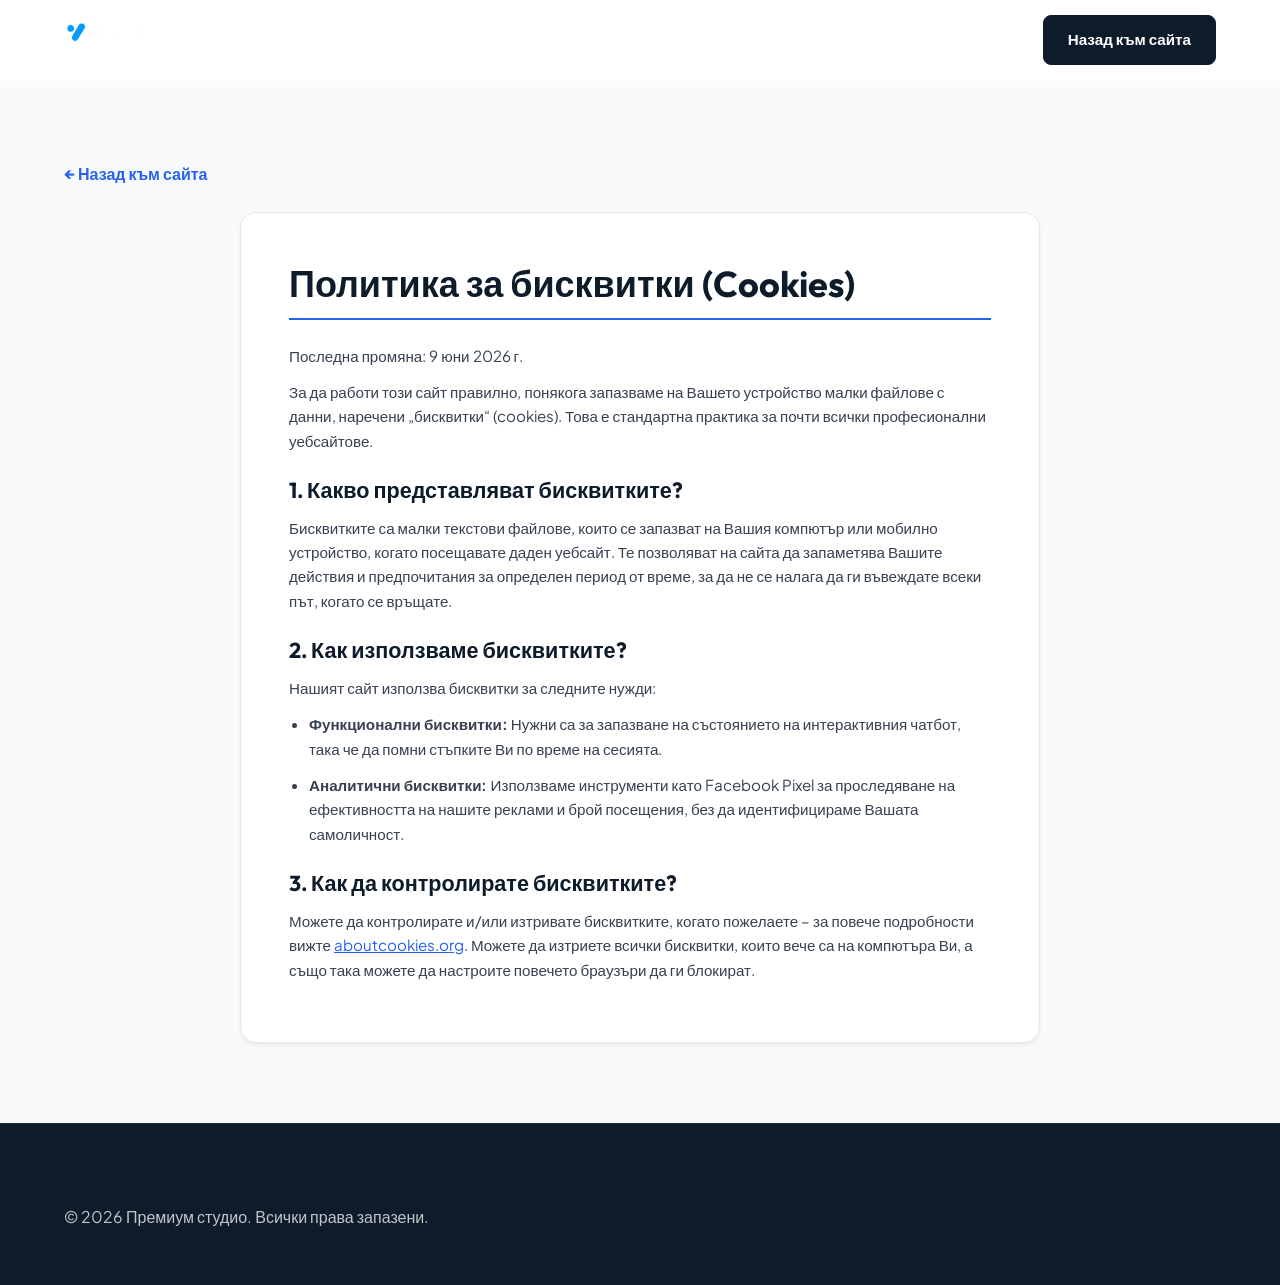
==== commit 1ddb07c6: "perf: optimize mobile performance by resizing webp assets and replacing FontAwesome with inline SVGs" ====
--- a/cookies.html
+++ b/cookies.html
@@ -6,7 +6,8 @@
     <title>Политика за бисквитки | Премиум студио</title>
     <link rel="preconnect" href="https://fonts.googleapis.com">
     <link rel="preconnect" href="https://fonts.gstatic.com" crossorigin>
-    <link href="https://fonts.googleapis.com/css2?family=Outfit:wght@400;600;700&family=Plus+Jakarta+Sans:wght@400;500;600&display=swap" rel="stylesheet">
+    <link rel="stylesheet" href="https://fonts.googleapis.com/css2?family=Outfit:wght@400;600;700&family=Plus+Jakarta+Sans:wght@400;500;600&display=swap" media="print" onload="this.media='all'">
+    <noscript><link rel="stylesheet" href="https://fonts.googleapis.com/css2?family=Outfit:wght@400;600;700&family=Plus+Jakarta+Sans:wght@400;500;600&display=swap"></noscript>
     <link rel="stylesheet" href="style.css">
     <style>
         .legal-page { padding: 80px 0; background-color: var(--color-bg-secondary); }
--- a/style.css
+++ b/style.css
@@ -1553,7 +1553,8 @@
     user-select: none;
 }
 
-.faq-question i {
+.faq-question i,
+.faq-question .icon-chevron {
     font-size: 0.9rem;
     color: var(--color-gray-dark);
     transition: transform var(--transition-normal);
@@ -1589,7 +1590,8 @@
     border-bottom: 1px solid var(--color-gray-border);
 }
 
-.faq-item.active .faq-question i {
+.faq-item.active .faq-question i,
+.faq-item.active .faq-question .icon-chevron {
     transform: rotate(180deg);
     color: var(--color-orange);
 }
@@ -2299,3 +2301,18 @@
     min-width: 62vw;
   }
 }
+
+/* SVG Icon Helper Styles */
+@keyframes spin {
+    0% { transform: rotate(0deg); }
+    100% { transform: rotate(360deg); }
+}
+.icon-spin {
+    animation: spin 1s linear infinite;
+}
+.icon-svg {
+    display: inline-block;
+    vertical-align: middle;
+    fill: none;
+}
+
